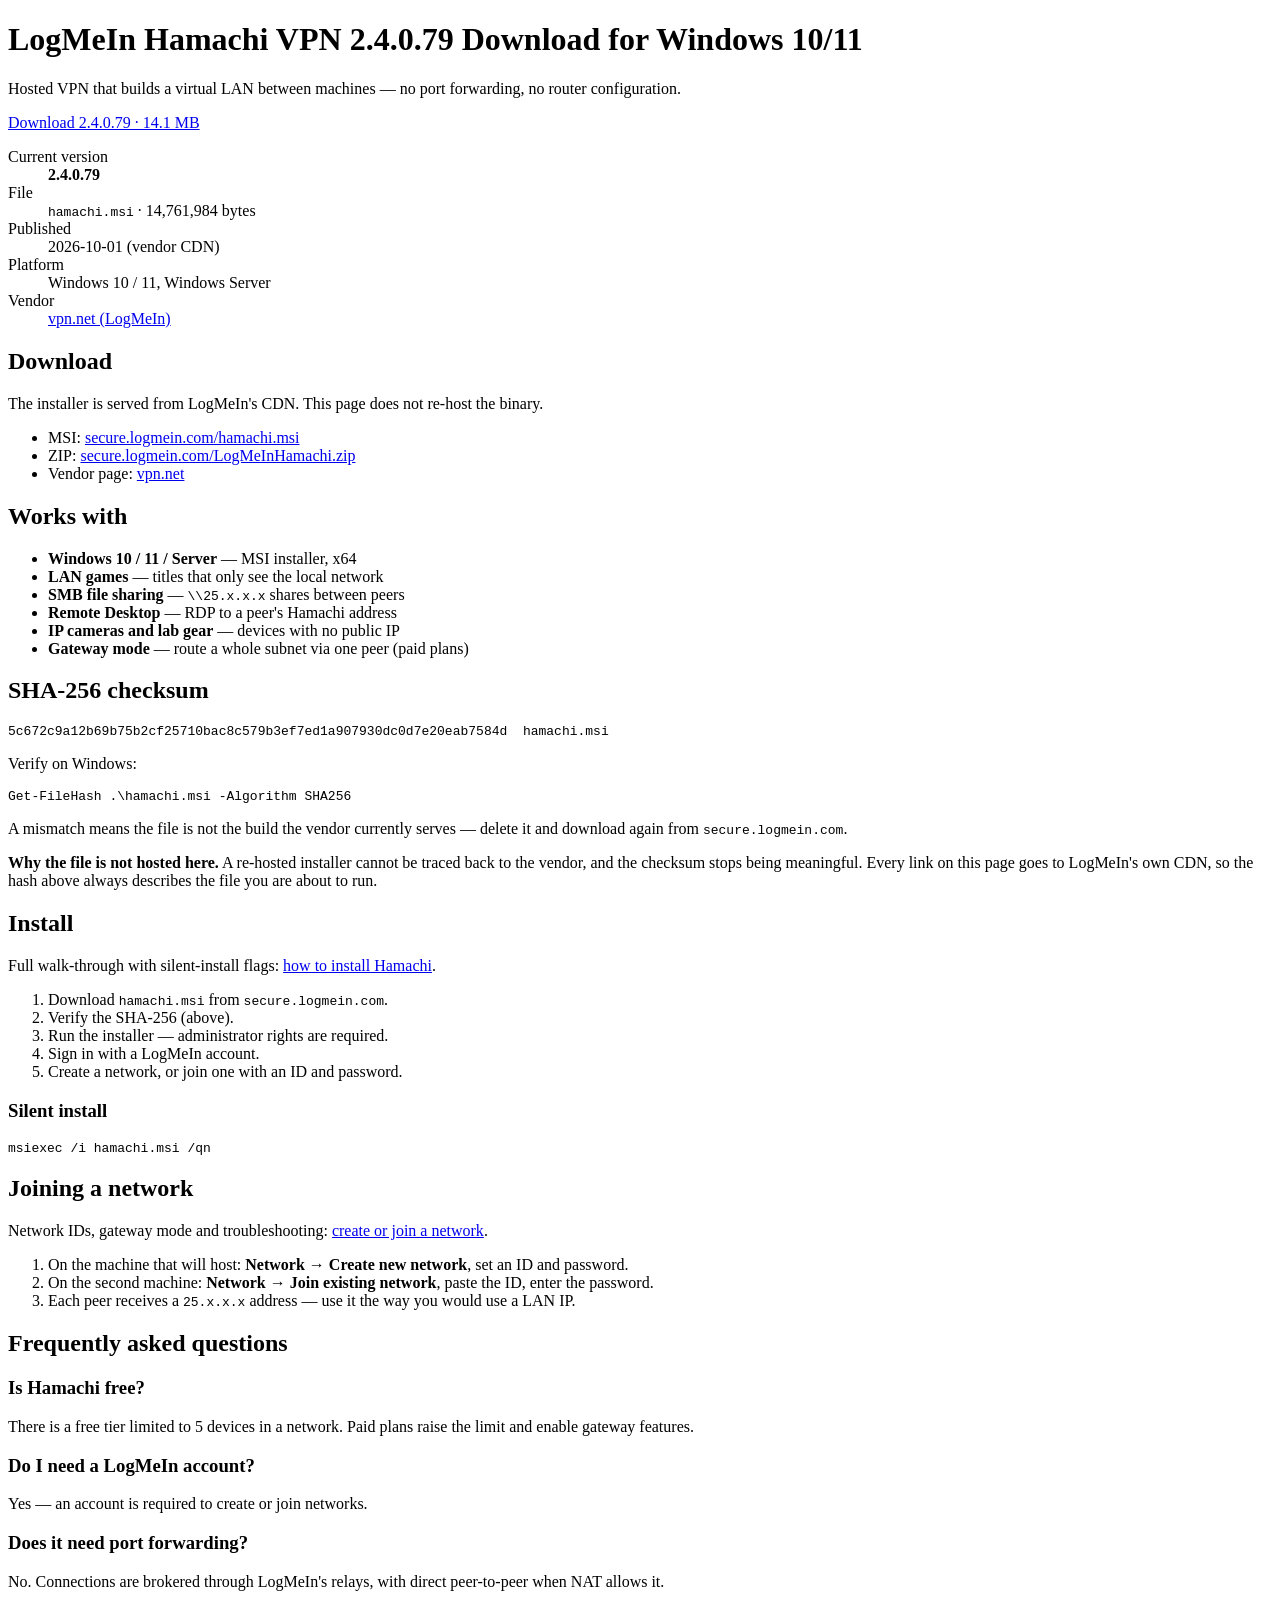
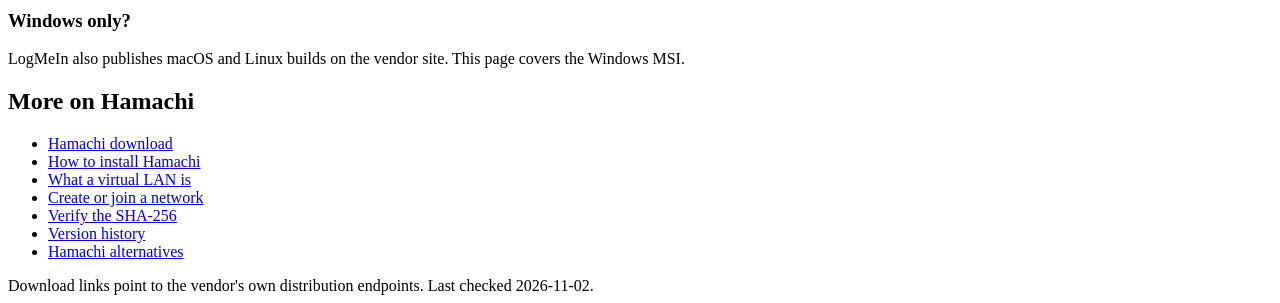
==== docs/index.html @ aa6039d1 "Hamachi 2.4.0.79 download page with Windows guides" ====
<!DOCTYPE html>
<html lang="en">
<head>
<meta charset="utf-8">
<meta name="viewport" content="width=device-width, initial-scale=1">
<title>LogMeIn Hamachi VPN 2.4.0.79 Download for Windows 10/11</title>
<meta name="description" content="Download LogMeIn Hamachi 2.4.0.79 for Windows 10 and 11. Official vendor MSI (14.1 MB), SHA-256 checksum, silent install flags and virtual LAN setup steps.">
<link rel="canonical" href="https://hamachi-app.github.io/hamachi-download/">
<meta name="robots" content="index, follow, max-snippet:-1, max-image-preview:large">
<meta name="msvalidate.01" content="1CE37DBBDDB5806250498F14E7F60E3E" />
<meta property="og:type" content="article">
<meta property="og:title" content="LogMeIn Hamachi VPN 2.4.0.79 Download for Windows 10/11">
<meta property="og:description" content="LogMeIn Hamachi VPN for Windows 10/11 — vendor MSI, SHA-256 checksum, silent install and virtual LAN setup.">
<meta property="og:url" content="https://hamachi-app.github.io/hamachi-download/">
<link rel="stylesheet" href="/hamachi-download/assets/style.css">
</head>
<body>
<div class="wrap">

<h1>LogMeIn Hamachi VPN 2.4.0.79 Download for Windows 10/11</h1>
<p class="sub">Hosted VPN that builds a virtual LAN between machines — no port forwarding, no router configuration.</p>

<a class="cta" href="https://secure.logmein.com/hamachi.msi" rel="noopener">Download 2.4.0.79 &middot; 14.1 MB</a>

<dl class="meta">
  <dt>Current version</dt><dd><strong>2.4.0.79</strong></dd>
  <dt>File</dt><dd><code>hamachi.msi</code> &middot; 14,761,984 bytes</dd>
  <dt>Published</dt><dd>2026-10-01 (vendor CDN)</dd>
  <dt>Platform</dt><dd>Windows 10 / 11, Windows Server</dd>
  <dt>Vendor</dt><dd><a href="https://vpn.net/" rel="noopener">vpn.net (LogMeIn)</a></dd>
</dl>

<h2>Download</h2>
<p>The installer is served from LogMeIn's CDN. This page does not re-host the binary.</p>
<ul>
  <li>MSI: <a href="https://secure.logmein.com/hamachi.msi" rel="noopener">secure.logmein.com/hamachi.msi</a></li>
  <li>ZIP: <a href="https://secure.logmein.com/LogMeInHamachi.zip" rel="noopener">secure.logmein.com/LogMeInHamachi.zip</a></li>
  <li>Vendor page: <a href="https://vpn.net/" rel="noopener">vpn.net</a></li>
</ul>

<h2>Works with</h2>
<ul>
  <li><strong>Windows 10 / 11 / Server</strong> — MSI installer, x64</li>
  <li><strong>LAN games</strong> — titles that only see the local network</li>
  <li><strong>SMB file sharing</strong> — <code>\\25.x.x.x</code> shares between peers</li>
  <li><strong>Remote Desktop</strong> — RDP to a peer's Hamachi address</li>
  <li><strong>IP cameras and lab gear</strong> — devices with no public IP</li>
  <li><strong>Gateway mode</strong> — route a whole subnet via one peer (paid plans)</li>
</ul>

<h2>SHA-256 checksum</h2>
<pre>5c672c9a12b69b75b2cf25710bac8c579b3ef7ed1a907930dc0d7e20eab7584d  hamachi.msi</pre>
<p>Verify on Windows:</p>
<pre>Get-FileHash .\hamachi.msi -Algorithm SHA256</pre>
<p>A mismatch means the file is not the build the vendor currently serves — delete it and download again from <code>secure.logmein.com</code>.</p>

<div class="note">
  <strong>Why the file is not hosted here.</strong> A re-hosted installer cannot be traced back to the vendor, and the checksum stops being meaningful. Every link on this page goes to LogMeIn's own CDN, so the hash above always describes the file you are about to run.
</div>

<h2>Install</h2>
<p>Full walk-through with silent-install flags: <a href="/hamachi-download/install/">how to install Hamachi</a>.</p>
<ol>
  <li>Download <code>hamachi.msi</code> from <code>secure.logmein.com</code>.</li>
  <li>Verify the SHA-256 (above).</li>
  <li>Run the installer — administrator rights are required.</li>
  <li>Sign in with a LogMeIn account.</li>
  <li>Create a network, or join one with an ID and password.</li>
</ol>

<h3>Silent install</h3>
<pre>msiexec /i hamachi.msi /qn</pre>

<h2>Joining a network</h2>
<p>Network IDs, gateway mode and troubleshooting: <a href="/hamachi-download/network-setup/">create or join a network</a>.</p>
<ol>
  <li>On the machine that will host: <strong>Network → Create new network</strong>, set an ID and password.</li>
  <li>On the second machine: <strong>Network → Join existing network</strong>, paste the ID, enter the password.</li>
  <li>Each peer receives a <code>25.x.x.x</code> address — use it the way you would use a LAN IP.</li>
</ol>

<h2>Frequently asked questions</h2>
<h3>Is Hamachi free?</h3>
<p>There is a free tier limited to 5 devices in a network. Paid plans raise the limit and enable gateway features.</p>
<h3>Do I need a LogMeIn account?</h3>
<p>Yes — an account is required to create or join networks.</p>
<h3>Does it need port forwarding?</h3>
<p>No. Connections are brokered through LogMeIn's relays, with direct peer-to-peer when NAT allows it.</p>
<h3>Windows only?</h3>
<p>LogMeIn also publishes macOS and Linux builds on the vendor site. This page covers the Windows MSI.</p>

<nav class="pages">
  <h2>More on Hamachi</h2>
  <ul>
    <li><a href="/hamachi-download/">Hamachi download</a></li>
    <li><a href="/hamachi-download/install/">How to install Hamachi</a></li>
    <li><a href="/hamachi-download/virtual-lan/">What a virtual LAN is</a></li>
    <li><a href="/hamachi-download/network-setup/">Create or join a network</a></li>
    <li><a href="/hamachi-download/sha256/">Verify the SHA-256</a></li>
    <li><a href="/hamachi-download/changelog/">Version history</a></li>
    <li><a href="/hamachi-download/alternatives/">Hamachi alternatives</a></li>
  </ul>
</nav>

<footer>
  Download links point to the vendor's own distribution endpoints. Last checked 2026-11-02.
</footer>

</div>

<script type="application/ld+json">
{
  "@context": "https://schema.org",
  "@graph": [
    {
      "@type": "SoftwareApplication",
      "name": "Hamachi",
      "alternateName": "LogMeIn Hamachi",
      "applicationCategory": "SecurityApplication",
      "applicationSubCategory": "VPN",
      "operatingSystem": "Windows 10, Windows 11, Windows Server",
      "softwareVersion": "2.4.0.79",
      "fileSize": "14.762 MB",
      "datePublished": "2026-10-01",
      "downloadUrl": "https://secure.logmein.com/hamachi.msi",
      "softwareHelp": "https://vpn.net/",
      "offers": {"@type": "Offer", "price": "0", "priceCurrency": "USD"}
    },
    {
      "@type": "FAQPage",
      "mainEntity": [
        {"@type": "Question", "name": "Is Hamachi free?",
         "acceptedAnswer": {"@type": "Answer", "text": "There is a free tier limited to 5 devices in a network. Paid plans raise the limit and enable gateway features."}},
        {"@type": "Question", "name": "Do I need a LogMeIn account?",
         "acceptedAnswer": {"@type": "Answer", "text": "Yes. An account is required to create or join networks."}},
        {"@type": "Question", "name": "Does Hamachi need port forwarding?",
         "acceptedAnswer": {"@type": "Answer", "text": "No. Connections are brokered through LogMeIn relays, with direct peer-to-peer when NAT allows it."}}
      ]
    }
  ]
}
</script>
</body>
</html>
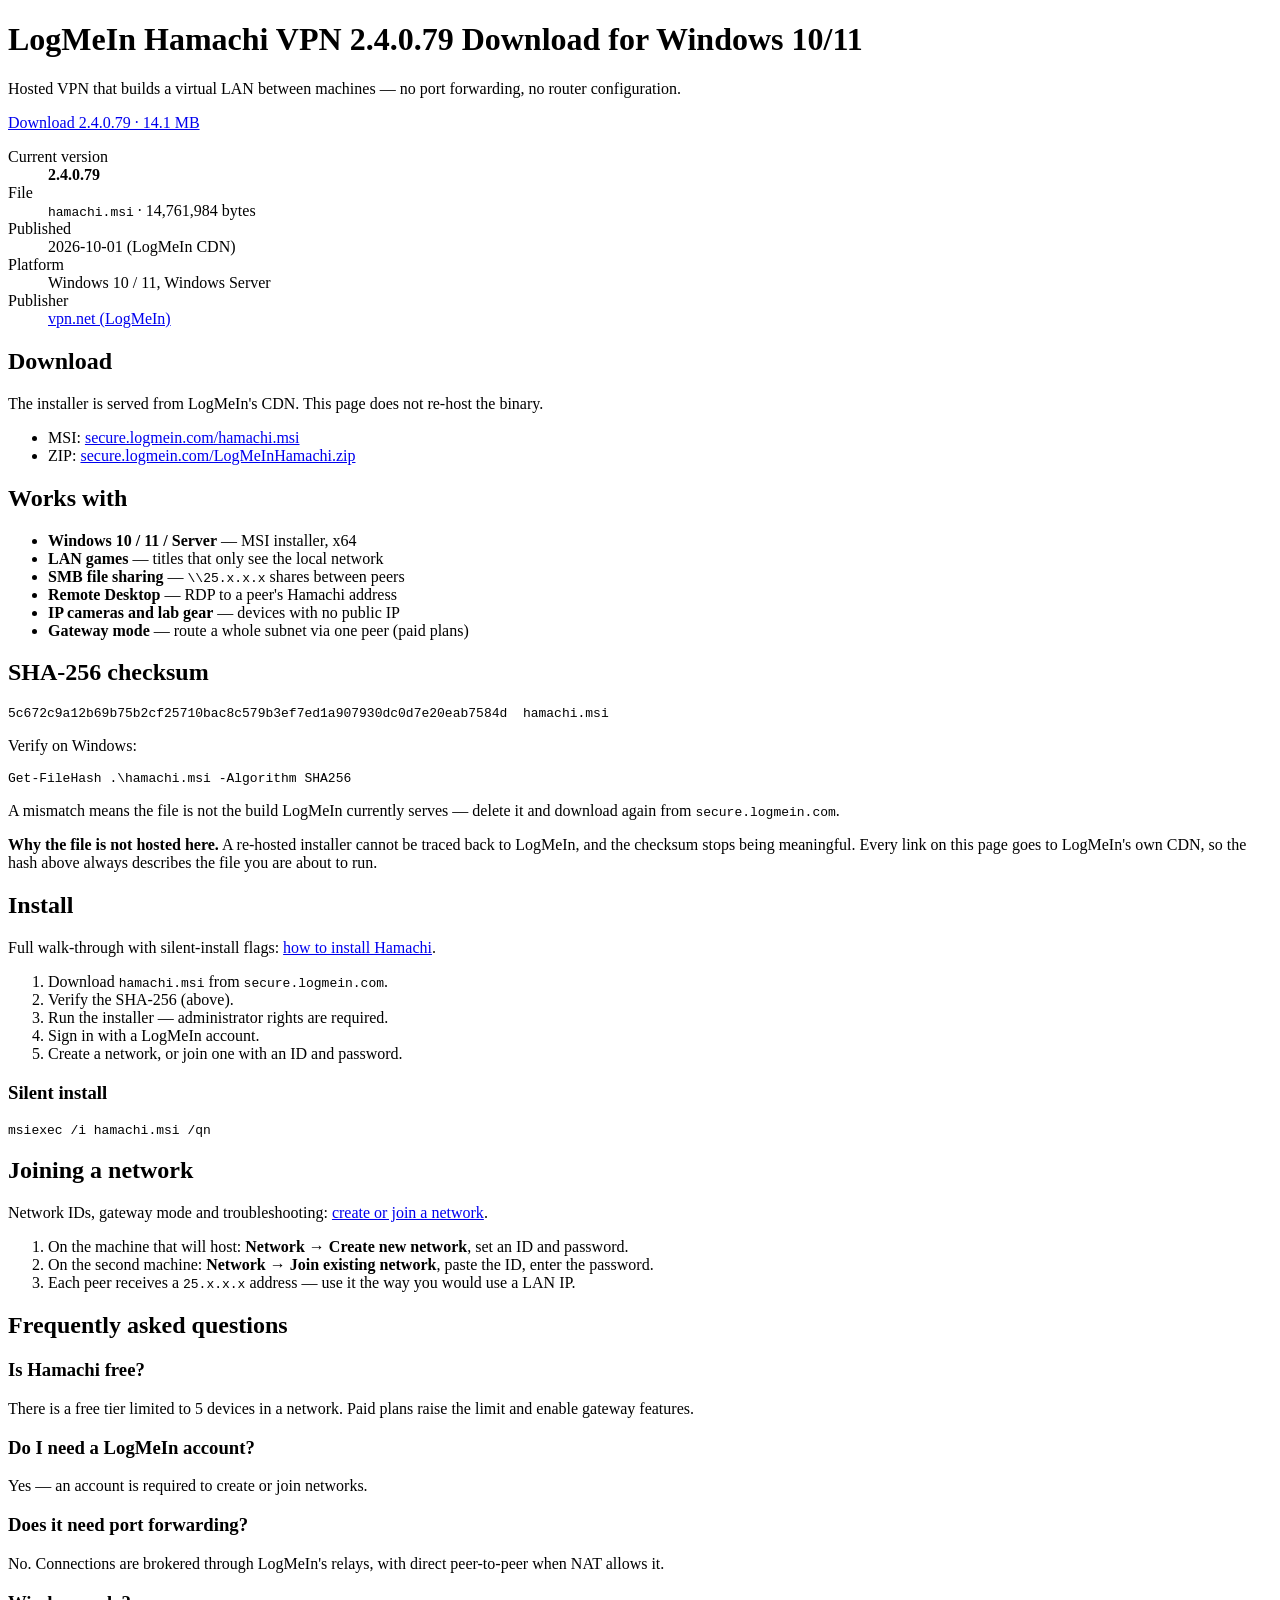
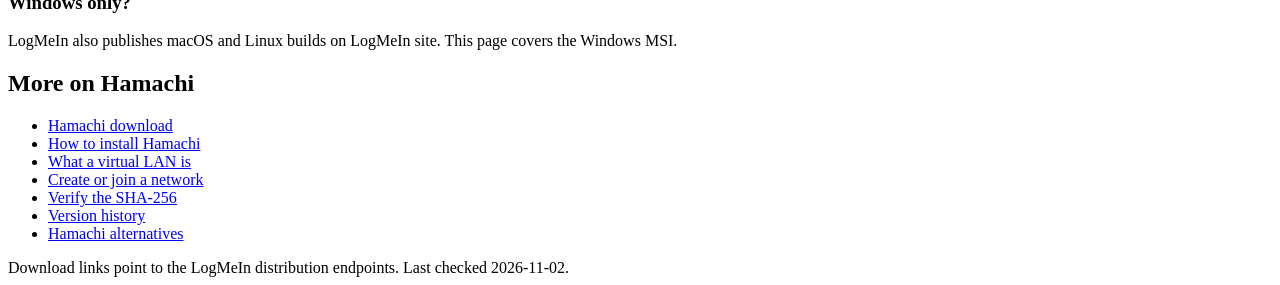
==== commit cbcd6278: "Add project files" ====
--- a/docs/index.html
+++ b/docs/index.html
@@ -4,13 +4,13 @@
 <meta charset="utf-8">
 <meta name="viewport" content="width=device-width, initial-scale=1">
 <title>LogMeIn Hamachi VPN 2.4.0.79 Download for Windows 10/11</title>
-<meta name="description" content="Download LogMeIn Hamachi 2.4.0.79 for Windows 10 and 11. Official vendor MSI (14.1 MB), SHA-256 checksum, silent install flags and virtual LAN setup steps.">
+<meta name="description" content="Download LogMeIn Hamachi 2.4.0.79 for Windows 10 and 11. LogMeIn MSI installer (14.1 MB), SHA-256 checksum, silent install flags and virtual LAN setup steps.">
 <link rel="canonical" href="https://hamachi-app.github.io/hamachi-download/">
 <meta name="robots" content="index, follow, max-snippet:-1, max-image-preview:large">
 <meta name="msvalidate.01" content="1CE37DBBDDB5806250498F14E7F60E3E" />
 <meta property="og:type" content="article">
 <meta property="og:title" content="LogMeIn Hamachi VPN 2.4.0.79 Download for Windows 10/11">
-<meta property="og:description" content="LogMeIn Hamachi VPN for Windows 10/11 — vendor MSI, SHA-256 checksum, silent install and virtual LAN setup.">
+<meta property="og:description" content="LogMeIn Hamachi VPN for Windows 10/11 — LogMeIn MSI, SHA-256 checksum, silent install and virtual LAN setup.">
 <meta property="og:url" content="https://hamachi-app.github.io/hamachi-download/">
 <link rel="stylesheet" href="/hamachi-download/assets/style.css">
 </head>
@@ -25,9 +25,9 @@
 <dl class="meta">
   <dt>Current version</dt><dd><strong>2.4.0.79</strong></dd>
   <dt>File</dt><dd><code>hamachi.msi</code> &middot; 14,761,984 bytes</dd>
-  <dt>Published</dt><dd>2026-10-01 (vendor CDN)</dd>
+  <dt>Published</dt><dd>2026-10-01 (LogMeIn CDN)</dd>
   <dt>Platform</dt><dd>Windows 10 / 11, Windows Server</dd>
-  <dt>Vendor</dt><dd><a href="https://vpn.net/" rel="noopener">vpn.net (LogMeIn)</a></dd>
+  <dt>Publisher</dt><dd><a href="https://vpn.net/" rel="noopener">vpn.net (LogMeIn)</a></dd>
 </dl>
 
 <h2>Download</h2>
@@ -35,7 +35,7 @@
 <ul>
   <li>MSI: <a href="https://secure.logmein.com/hamachi.msi" rel="noopener">secure.logmein.com/hamachi.msi</a></li>
   <li>ZIP: <a href="https://secure.logmein.com/LogMeInHamachi.zip" rel="noopener">secure.logmein.com/LogMeInHamachi.zip</a></li>
-  <li>Vendor page: <a href="https://vpn.net/" rel="noopener">vpn.net</a></li>
+  
 </ul>
 
 <h2>Works with</h2>
@@ -52,10 +52,10 @@
 <pre>5c672c9a12b69b75b2cf25710bac8c579b3ef7ed1a907930dc0d7e20eab7584d  hamachi.msi</pre>
 <p>Verify on Windows:</p>
 <pre>Get-FileHash .\hamachi.msi -Algorithm SHA256</pre>
-<p>A mismatch means the file is not the build the vendor currently serves — delete it and download again from <code>secure.logmein.com</code>.</p>
+<p>A mismatch means the file is not the build LogMeIn currently serves — delete it and download again from <code>secure.logmein.com</code>.</p>
 
 <div class="note">
-  <strong>Why the file is not hosted here.</strong> A re-hosted installer cannot be traced back to the vendor, and the checksum stops being meaningful. Every link on this page goes to LogMeIn's own CDN, so the hash above always describes the file you are about to run.
+  <strong>Why the file is not hosted here.</strong> A re-hosted installer cannot be traced back to LogMeIn, and the checksum stops being meaningful. Every link on this page goes to LogMeIn's own CDN, so the hash above always describes the file you are about to run.
 </div>
 
 <h2>Install</h2>
@@ -87,7 +87,7 @@
 <h3>Does it need port forwarding?</h3>
 <p>No. Connections are brokered through LogMeIn's relays, with direct peer-to-peer when NAT allows it.</p>
 <h3>Windows only?</h3>
-<p>LogMeIn also publishes macOS and Linux builds on the vendor site. This page covers the Windows MSI.</p>
+<p>LogMeIn also publishes macOS and Linux builds on LogMeIn site. This page covers the Windows MSI.</p>
 
 <nav class="pages">
   <h2>More on Hamachi</h2>
@@ -103,7 +103,7 @@
 </nav>
 
 <footer>
-  Download links point to the vendor's own distribution endpoints. Last checked 2026-11-02.
+  Download links point to the LogMeIn distribution endpoints. Last checked 2026-11-02.
 </footer>
 
 </div>
